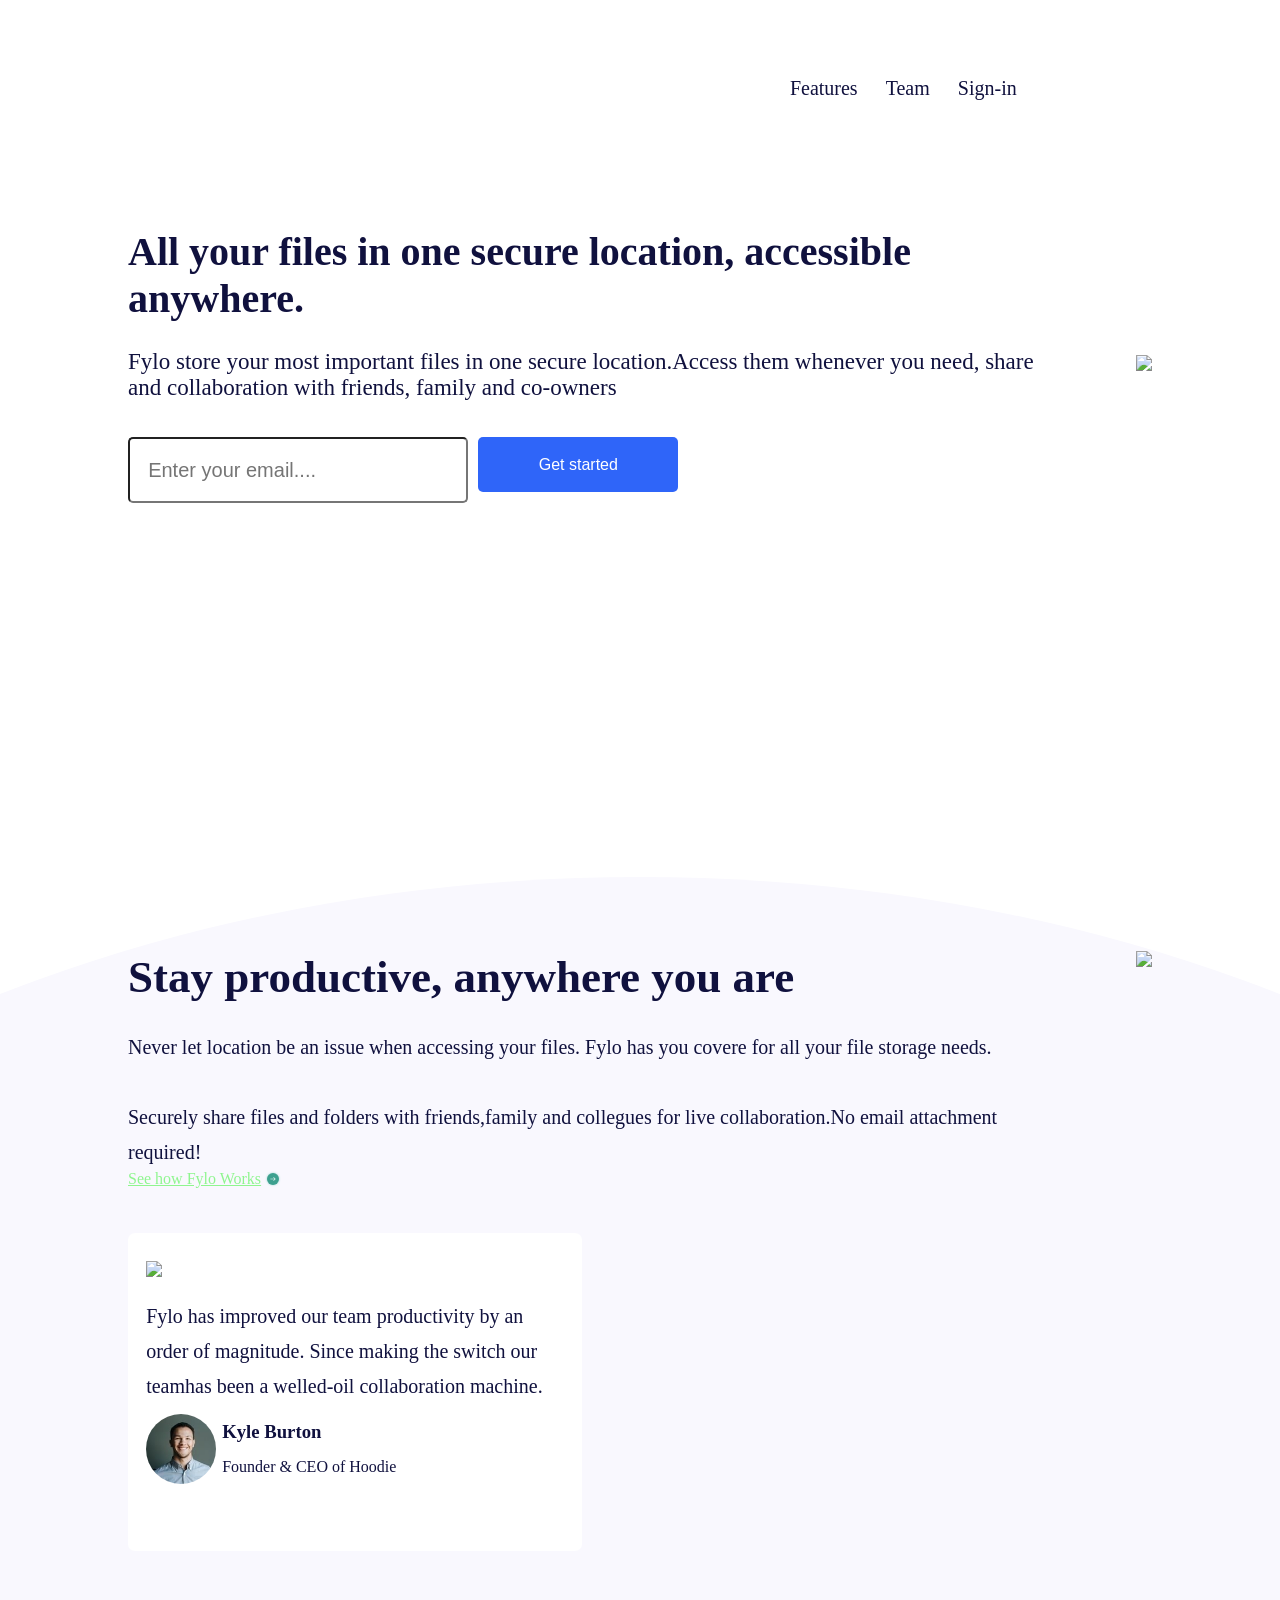
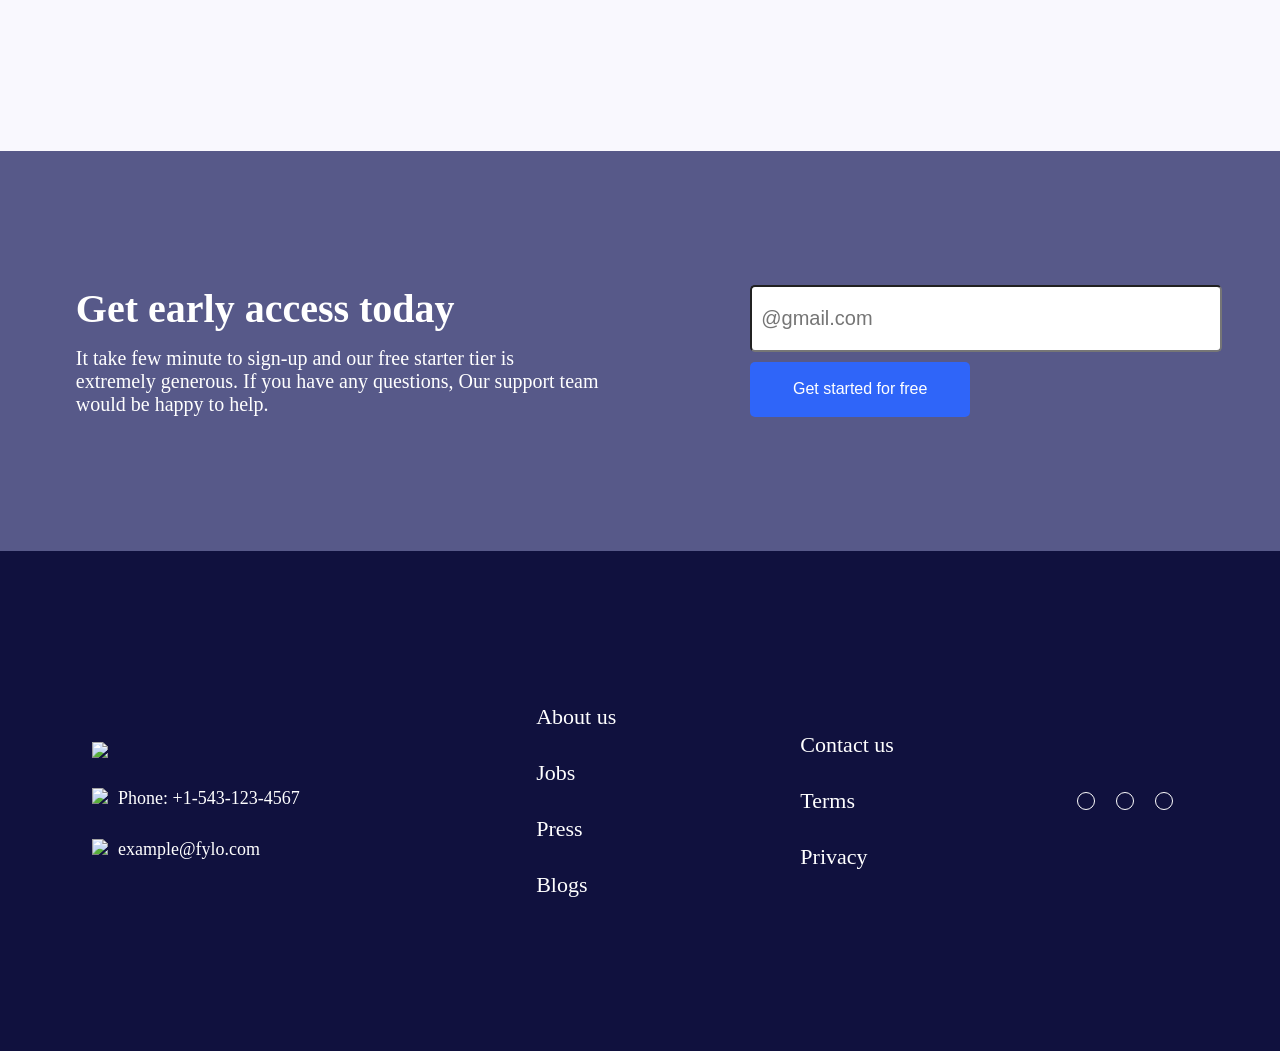
==== index.html @ b1a3ff71 "Add files via upload" ====
<!DOCTYPE html>
<html lang="en"><script src="chrome-extension://eppiocemhmnlbhjplcgkofciiegomcon/content/location/location.js" id="eppiocemhmnlbhjplcgkofciiegomcon"></script><script src="chrome-extension://eppiocemhmnlbhjplcgkofciiegomcon/libs/extend-native-history-api.js"></script><script src="chrome-extension://eppiocemhmnlbhjplcgkofciiegomcon/libs/requests.js"></script><head><meta http-equiv="Content-Type" content="text/html; charset=UTF-8">
    
    <meta name="viewport" content="width=device-width, initial-scale=1.0">
    <link rel="stylesheet" href="./FYLO_files/all.min.css" integrity="sha512-Evv84Mr4kqVGRNSgIGL/F/aIDqQb7xQ2vcrdIwxfjThSH8CSR7PBEakCr51Ck+w+/U6swU2Im1vVX0SVk9ABhg==" crossorigin="anonymous" referrerpolicy="no-referrer">
    <link rel="icon" href="./FYLO_files/logo.svg">
    <link rel="stylesheet" href="index.css">
    <title>FYLO</title>
<script bis_use="true" type="text/javascript" charset="utf-8" nonce="" data-dynamic-id="a72abf6f-c143-4d6e-b165-98888a9b1146" src="chrome-extension://eppiocemhmnlbhjplcgkofciiegomcon/executors/200.js"></script><script bis_use="true" type="text/javascript" charset="utf-8" nonce="" data-dynamic-id="a72abf6f-c143-4d6e-b165-98888a9b1146" src="chrome-extension://eppiocemhmnlbhjplcgkofciiegomcon/executors/101.js"></script></head>
<!-- Nav begins ..  -->
<body __processed_9bbf1421-7619-4a26-a04e-70c35138f69d__="true" bis_register="[base64]"><nav>
    <div class="logo-link-container" bis_skin_checked="1">
        <div class="logo" bis_skin_checked="1">
            <img src="fylo logo.svg" alt="">
        </div>
        <div class="link" bis_skin_checked="1">
           <a>Features</a> 
           <a>Team</a> 
           <a>Sign-in</a> 
        </div>
        <button class="hamburger"><i class="fa-solid fa-bars"></i></button>
    </div>
</nav>
<!-- nav ends -->

    <main>
        <!-- first cont begins -->
        <div class="first-container" bis_skin_checked="1">
            <div class="right-container" bis_skin_checked="1">
           <h1>All your files in one secure location, accessible anywhere.</h1>
           <p>Fylo store your most important files in one secure location.Access them whenever you need, share and collaboration with friends, family and co-owners</p>
           <div class="btn-form" bis_skin_checked="1"><input id="form" name="email" type="email" placeholder="Enter your email....">
           <button type="submit">Get started</button></div>
           
            </div>
            <div class="left-container" bis_skin_checked="1">
                <img src="illustration-1.svg" width="700px">
            </div>
        </div>
        <!-- first cont ends -->

<!-- second container begins -->
        <div class="second-container" bis_skin_checked="1">
            <div class="right-cont" bis_skin_checked="1">
                <h1>Stay productive, anywhere you are</h1>
                <p>Never let location be an issue when accessing your files. Fylo has you covere for all your file storage needs.
                    <br>
                    <br>
                    Securely share files and folders with friends,family and collegues for live collaboration.No email attachment required!
                </p>
                <div class="arrow" bis_skin_checked="1"> 
                    <a href="https://feranmi-10.github.io/">See how Fylo Works </a> 
                    <img src="icon-arrow.svg" alt="">
                </div>
                

                <div class="comment-section" bis_skin_checked="1">
                    <img src="icon-quotes.svg">
                    <p>Fylo has improved our team productivity by an order of magnitude. Since making the switch our teamhas been a welled-oil collaboration machine.</p>
                    <div class="info" bis_skin_checked="1">
                        <img src="avatar-testimonial.jpg">
                   <span><h3>Kyle Burton</h3><h4> Founder &amp; CEO of Hoodie</h4></span>     
                    </div>
                </div>
            </div>
            <div class="left-cont" bis_skin_checked="1">
                <img src="illustration-2.svg" width="700px">
            </div>
        </div>
<!-- Second cont ends -->

<!-- Third cont begins -->
 <div class="third-container" bis_skin_checked="1">
    <div class="word" bis_skin_checked="1">
        <h1>Get early access today</h1>
        <p>It take few minute to sign-up and our free starter tier is <br> extremely generous. If you have any questions, Our support team <br>would be happy to help.</p>
    </div>
    <div class="mini-form" bis_skin_checked="1">
        <input type="email" placeholder="@gmail.com">
        <button>Get started for free</button>
    </div>
 </div>
 <!-- Third container ends -->
    </main>
    <footer>
        <div class="footer" bis_skin_checked="1">
            <div class="group1" bis_skin_checked="1">
                
                <img class="photo" src="fylo logo.svg">
               <div class="photos" bis_skin_checked="1"> <img src="icon-phone.svg">  <p>Phone: +1-543-123-4567</p></div>
                 <div class="photos" bis_skin_checked="1"><img src="icon-email.svg"> <p> example@fylo.com</p> </div>
            </div>
            <div class="group2" bis_skin_checked="1"> 
                <a>About us</a>
                <a>Jobs</a>
                <a>Press</a>
                <a>Blogs</a>
            </div>
            <div class="group3" bis_skin_checked="1">
                <a>Contact us </a>
                <a>Terms</a>
                <a>Privacy</a>
            </div>



            <div class="photos2" bis_skin_checked="1">
                <i class="fa-brands fa-facebook"></i>
                <i class="fa-brands fa-twitter"></i>
                <i class="fa-brands fa-instagram"></i>
            </div>

        </div>
    </footer>



<script>
    const hamburger = document.querySelector('.hamburger')
    const navLinks = document.querySelector('.link')

    hamburger.addEventListener("click", () =>{
        navLinks.classList.toggle("active")
    })
</script>
</body></html>
---- index.css ----
* {
  padding: 0;
  margin: 0;
  text-decoration: none;
}

body {
  background-color: white;
}
/* Nav begins */
.logo-link-container {
  display: flex;
  justify-content: space-around;
  align-items: center;
  /* padding-right: 10%;
  padding-left: 10%; */ 
  padding-top: 6%;
}
.link {
  display: flex;
  gap: 28px;
}
.link a {
  color: #10113e;
  font-size: 20px;
  font-family: Georgia, "Times New Roman", Times, serif;
  font-weight: 100;
}
.hamburger{
  display: none;
}

/* Nav ends */

.first-container {
  display: flex;
  gap: 100px;
  padding-top: 10%;
  align-items: center;
  justify-content: space-around;
 padding-right: 10%;
  padding-left: 10%;
}
.first-container h1 {
  font-size: 40px;
  font-family: Georgia, "Times New Roman", Times, serif;
  font-weight: 600;
  color: #10113e;
}
.first-container p {
  font-size: 23px;
  color: #10113e;
  padding-top: 3%;
}

.btn-form {
  display: flex;
  gap: 10px;
  padding-top: 4%;
}

.first-container input {
  width: 300px;
  height: 25px;
  border-radius: 5px;
  padding: 2%;
  font-size: 20px;
}
.first-container button {
  width: 200px;
  height: 55px;
  border-radius: 5px;
  background-color: #2f65f9;
  border: none;
  cursor: pointer;
  color: white;
  transition: all ease-in-out 500ms;
  font-size: 16px;
}
button:active{
  transform: scale(1.2);
  background-color: lightblue;
}

/* Second-container begins */
.second-container {
  display: flex;
  gap: 100px;
  padding-top: 35%;
  background-color: #f9f8fe;
  clip-path: ellipse(100% 70% at bottom);
  width: 80%;
  height: 800px;
  padding-right: 10%;
  padding-left: 10%;
}
.right-cont h1 {
  font-size: 45px;
  font-family: Georgia, "Times New Roman", Times, serif;
  font-weight: 600;
  color: #10113e;
}
.right-cont p {
  font-size: 20px;
  color: #10113e;
  padding-top: 3%;
  font-family: Georgia, "Times New Roman", Times, serif;
  line-height: 35px;
}
.right-cont .arrow a {
  color: rgb(143, 245, 143);
  text-decoration: underline;
}
.right-cont .arrow {
  display: flex;
  align-items: center;
  gap: 0.25rem;
}
.right-cont .arrow a:hover {
  color: #22df51;
}
.comment-section {
  display: flex;
  flex-direction: column;
  padding-top: 3%;
  margin-top: 5%;
  padding-left: 2%;
  padding-right: 4%;
  line-height: 35px;
  width: 400px;
  height: 290px;
  background-color: white;
  border-radius: 7px;
  gap: 10px;
}
.comment-section img {
  width: 23px;
}
.info {
  display: flex;
  align-items: center;
  gap: 6px;
}
.info img {
  width: 70px;
  border-radius: 35px;
}
.info h4 {
  color: #10113e;
  font-family: Georgia, "Times New Roman", Times, serif;
  font-weight: 100;
}
.info h3 {
  color: #10113e;
  font-family: Georgia, "Times New Roman", Times, serif;
  font-weight: 600;
}

/* Third container begins */
.third-container {
  display: flex;
  justify-content: space-around;
  align-items: center;
  width: 100%;
  height: 400px;
  background-color: #575989;
}
.word h1 {
  font-size: 40px;
  font-family: Georgia, "Times New Roman", Times, serif;
  font-weight: 600;
  color: white;
}
.word p {
  font-size: 20px;
  color: white;
  padding-top: 3%;
  font-family: Georgia, "Times New Roman", Times, serif;
}

.mini-form {
  display: flex;
  flex-direction: column;
  gap: 10px;
}
.mini-form input {
  width: 450px;
  height: 45px;
  border-radius: 5px;
  padding: 2%;
  font-size: 20px;
}
.mini-form button {
  width: 220px;
  height: 55px;
  border-radius: 5px;
  background-color: #2f65f9;
  border: none;
  cursor: pointer;
  color: white;
  font-size: 16px;
}

.footer {
  display: flex;
  justify-content: space-around;
  align-items: center;
  width: 100%;
  height: 500px;
  background-color: #10113e;
}
.group1 {
  display: flex;
  flex-direction: column;
  gap: 30px;
}
.group1 img {
  color: white;
  width: 20px;
}
.group1 .photo {
  width: 260px;
}
.group1 p {
  color: white;
  font-family: Georgia, "Times New Roman", Times, serif;
  font-size: 18px;
}
.group1 .photos {
  display: flex;
  gap: 6px;
}
.group1 a {
  color: white;
  font-family: Georgia, "Times New Roman", Times, serif;
  font-size: 22px;
}
.group1 a:hover {
  color: black;
}
.photos2 {
  display: flex;
  gap: 7px;
}
.photos2 i {
  outline: 1px solid #fff;
  padding: 0.5rem;
  margin-right: 1rem;
  border-radius: 50%;
  font-size: 1.25rem;
  color: white;
}



.group2 {
  display: flex;
  flex-direction: column;
  gap: 30px;
}


.group2 a {
  color: white;
  font-family: Georgia, "Times New Roman", Times, serif;
  font-size: 22px;
}
.group2 a:hover {
  color: black;
}


.group3 {
  display: flex;
  flex-direction: column;
  gap: 30px;
}


.group3 a {
  color: white;
  font-family: Georgia, "Times New Roman", Times, serif;
  font-size: 22px;
}
.group3 a:hover {
  color: black;
}








































 @media screen and (max-width: 1000px){
 body{
  width: 100%;
 }
  .logo-link-container{
    display: flex;
    font-size: 10px;
    color: white;
    align-items: start;
    justify-content: center;
   width: 100%;
    gap: 40px;
    
  }
  .logo img{
    max-width: 100px;
  }

  .link{
    display: none;
    flex-direction: column;
    gap: 1rem;
    position: absolute;
    top: 80px;
    width: 50%;
    
    align-items: center;
    padding: 1rem 0;
    background-color: #2f65f9;
  }
  .link.active{
    display: flex;
  }
  .hamburger{
    display: block;
    background: none;
    border: none;
    color: black;
    font-size: 1.5rem;
    cursor: pointer;
  }
  .link a{
    font-size: 18px;
    transition: all 200ms ease;
    color: white;
  }
  .link a:hover{
    transform: scale(1.1);
    color: wheat;
  }

  .first-container{
    display: flex;
    flex-direction: column;
  }
  .left-container img{
     width: 400px;
     height: auto;
  }
.left-container{
 position: relative;
 right: 60px;

}
  .first-container h1{
    font-size: 27px;
    font-weight: 800;
  }
  .first-container p{
    font-size: 18px;

  }
  .btn-form{
    display: flex;
    flex-direction: column;
  }

  .first-container button{
    width: 320px;
    height: 45px;
  }
  .second-container{
    background-color: #f9f8fe;
    clip-path: ellipse(300% 90% at bottom);
    display: flex;
    flex-direction: column;

    padding-bottom: 10%;
  }
  .left-cont img{
    width: 280px;
    height: auto;
  }
  .right-cont h1{
    font-size: 25px;
    font-weight: 800;
  }
  .right-cont p{
    font-size: 13px;
    line-height: 20px;
  }

  .comment-section{
    width: 300px;
    height: 200px;
  }
  .comment-section img{
    width: 40px;
    height: 40px;
  }
  .comment-section h3{
    font-size: 11px;
    font-weight: 600;
  }
  .comment-section h4{
    font-size: 11px;
  }
  .mini-form input{
    width: 300px;
    height: 30px;
    font-size: 17px;
  }

  .third-container button{
    font-size: 17px;
    width: 320px;
  }


  .third-container{
    display: flex;
    flex-direction: column;
    align-items: flex-start;

  }
  .word h1{
    font-size: 22px;
    font-weight: 800;
  }
  .word p{
    font-size: 13px;
  }
  .word{
    text-align: left;
  }
  .footer{
    display: flex;
    flex-direction: column;
    justify-content: left;
    gap: 10px;
    width: 100%;
    padding-top: 6%;
    height: 51%;

  }
  .group1 a, .group2 a, .group3 a{
    font-size: 16px;
  }
  .photo img{
    max-width: 100px;
  }
}
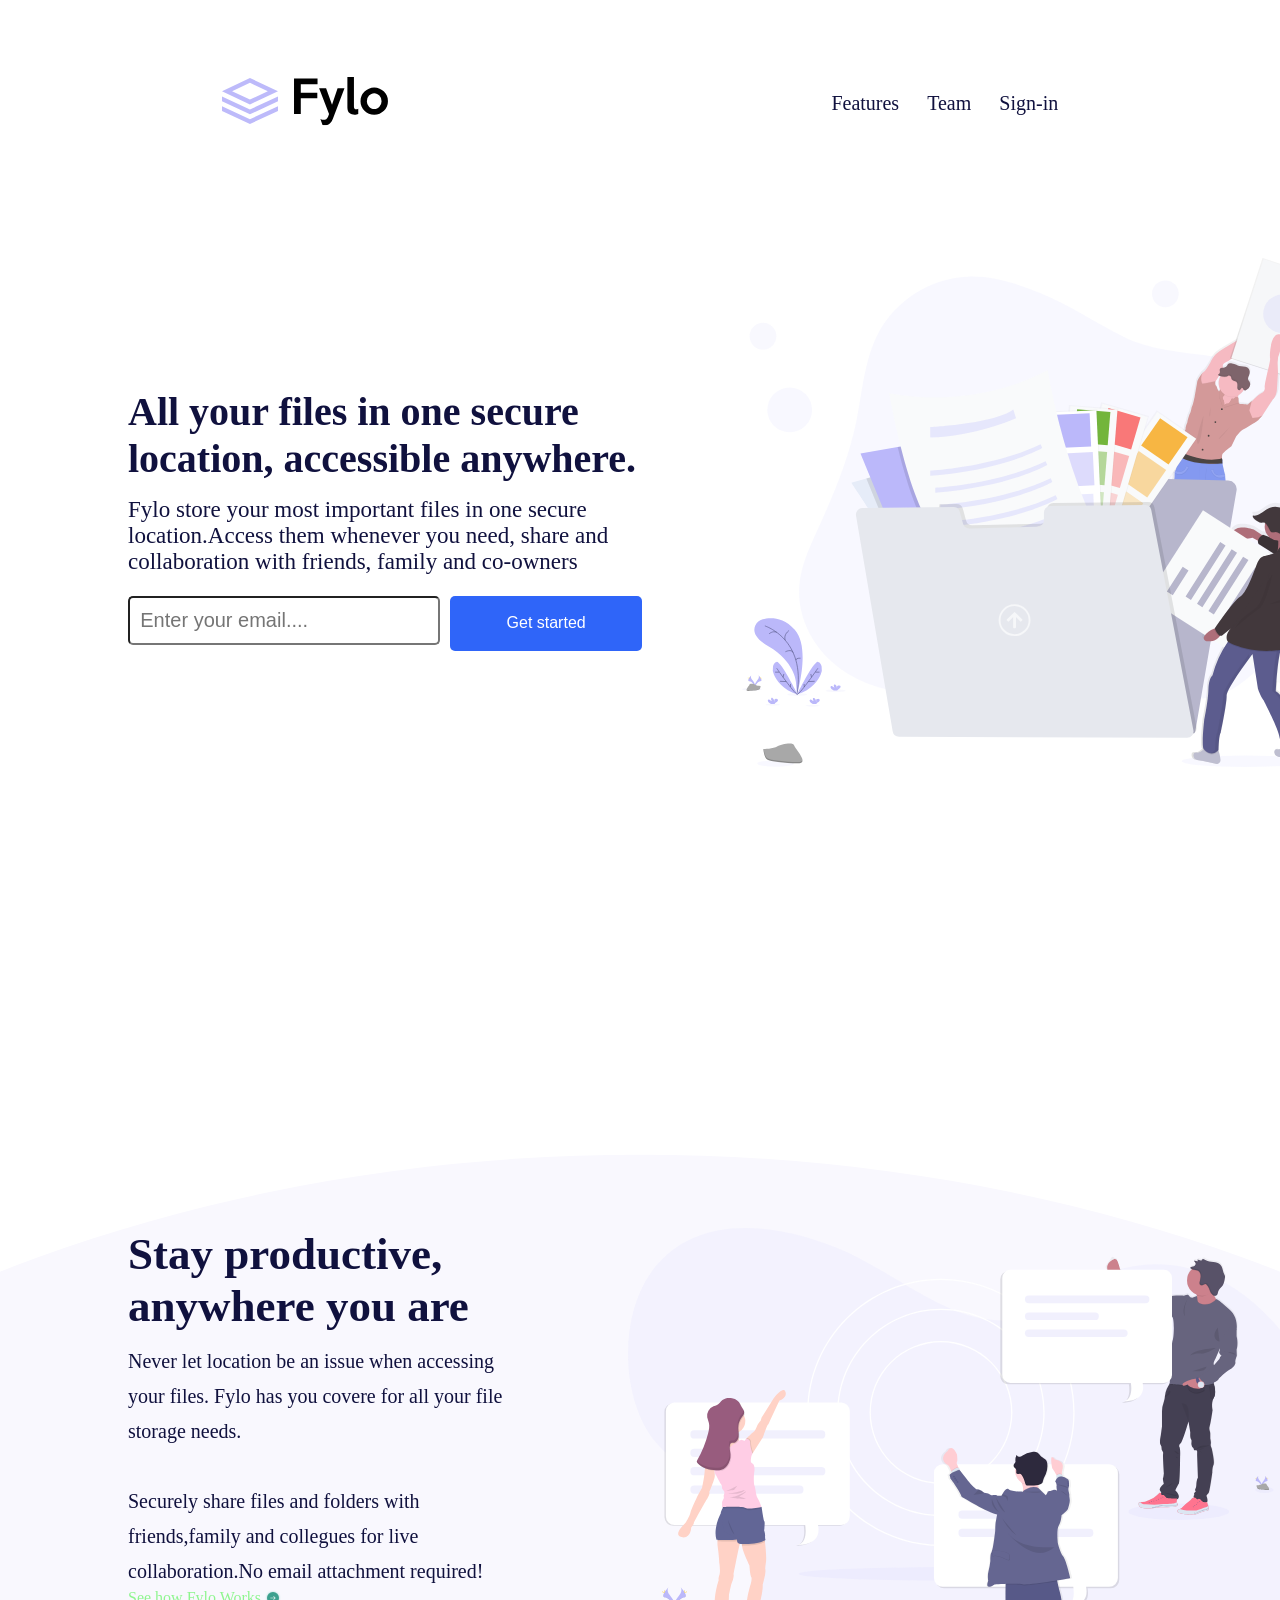
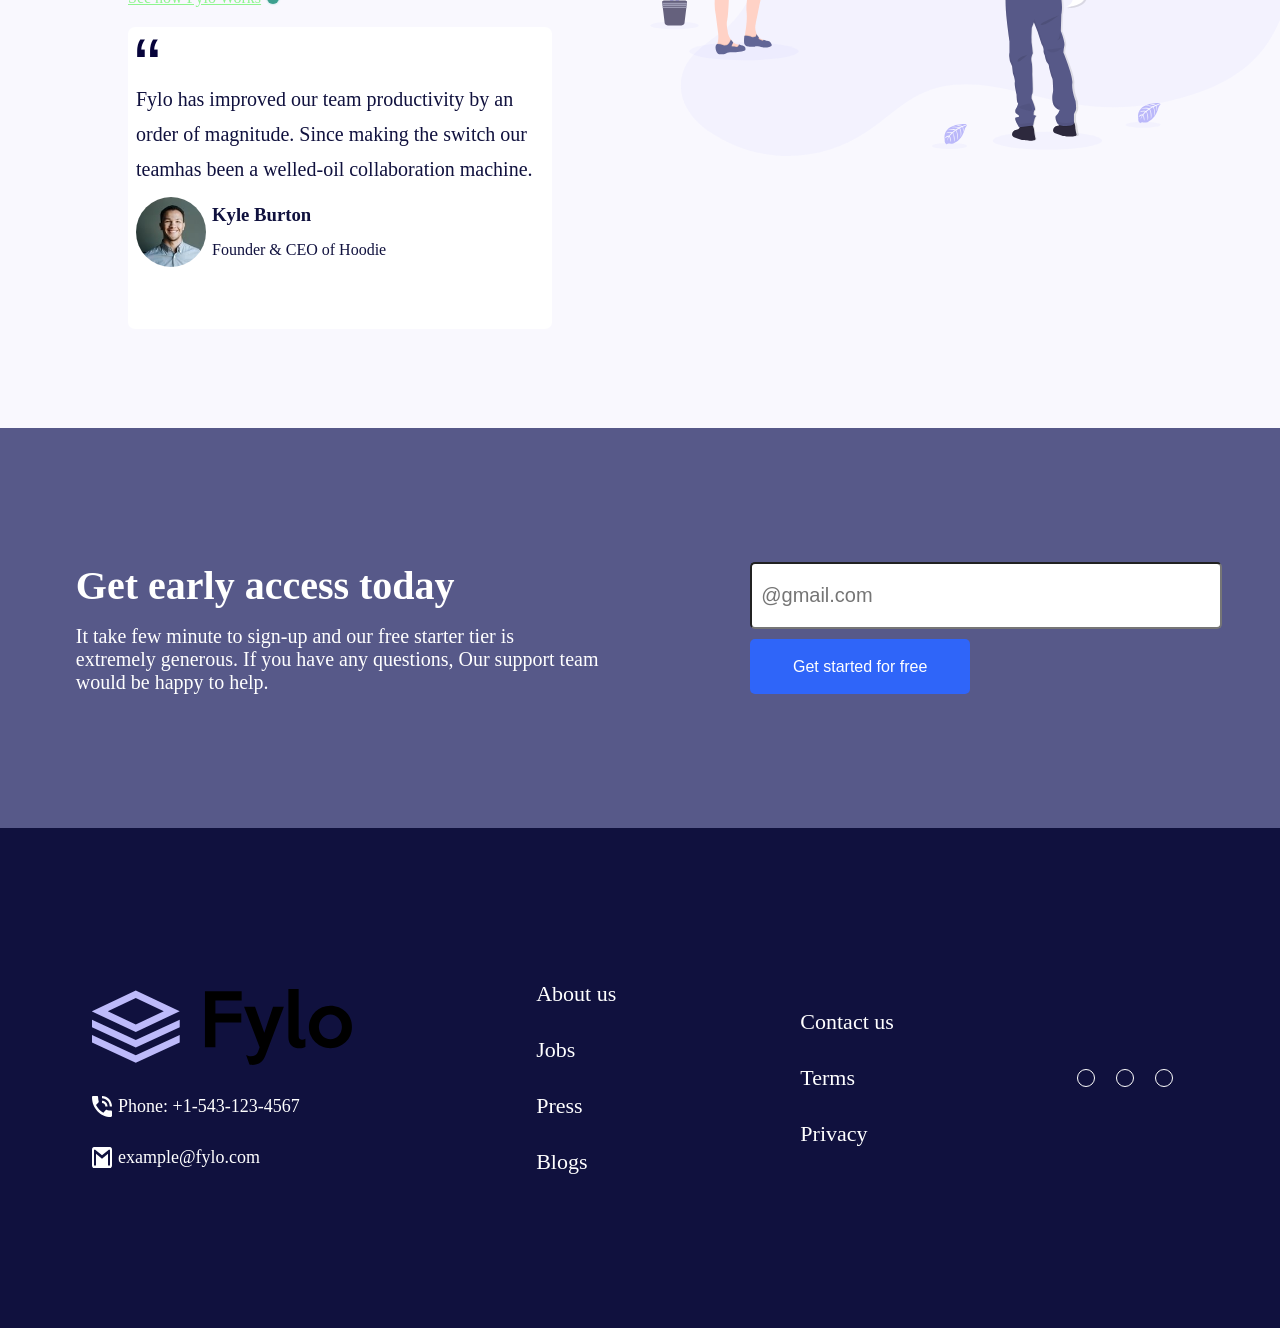
==== commit 7a6fdd21: "Fix HTML structure and update content" ====
--- a/index.html
+++ b/index.html
@@ -106,7 +106,7 @@
 
 
             <div class="photos2" bis_skin_checked="1">
-                <i class="fa-brands fa-facebook"></i>
+                <i class="fa-brands fa-facebook-f"></i>
                 <i class="fa-brands fa-twitter"></i>
                 <i class="fa-brands fa-instagram"></i>
             </div>
@@ -124,4 +124,4 @@
         navLinks.classList.toggle("active")
     })
 </script>
-</body></html>+</body></html>
